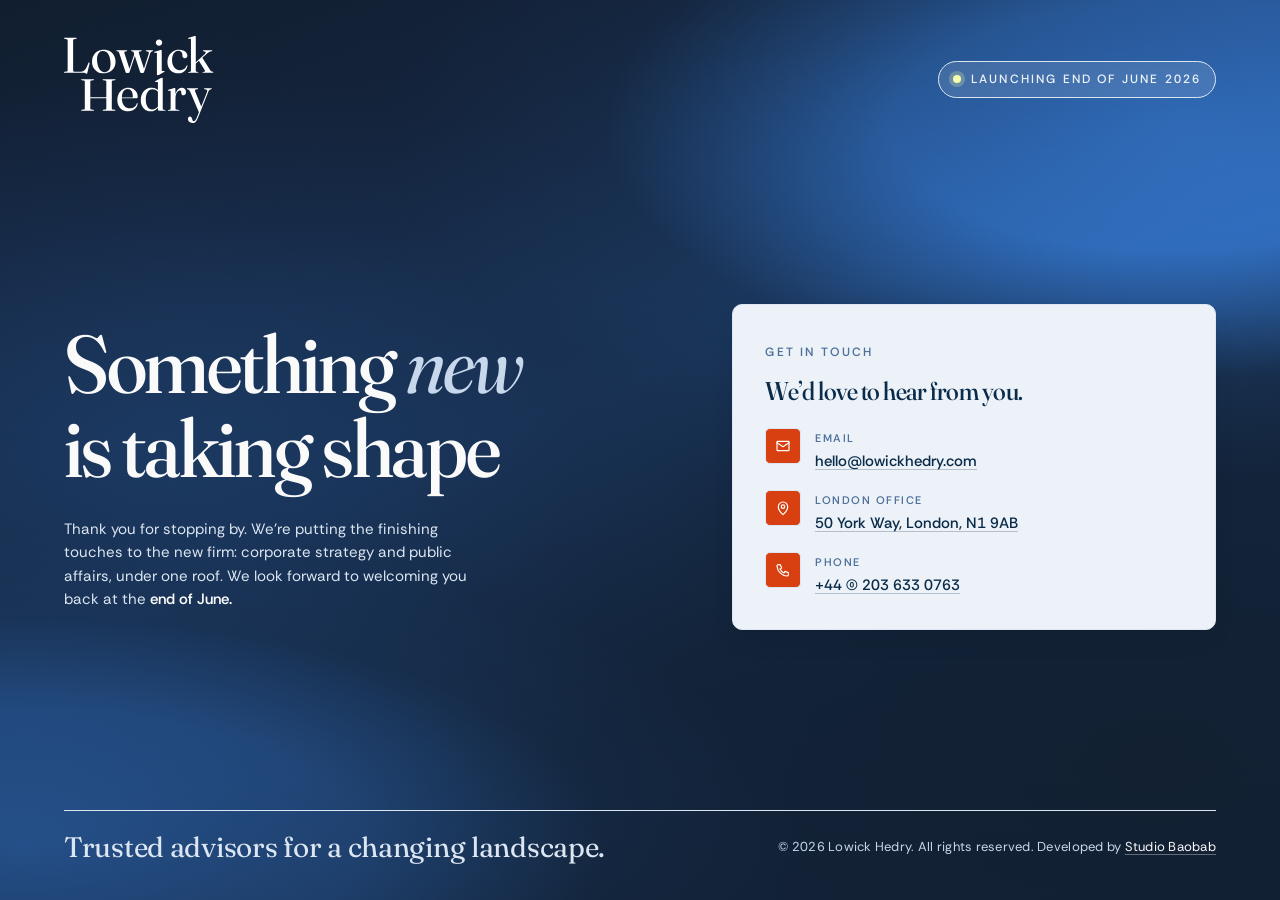
==== index.html @ a5ca0bec "renamed index + added gmaps" ====
<!doctype html>
<html lang="en">
<head>
  <meta charset="utf-8">
  <meta name="viewport" content="width=device-width, initial-scale=1, viewport-fit=cover">
  <title>Lowick Hedry — Coming Soon</title>
  <meta name="description" content="Lowick Hedry — trusted advisors for a changing landscape. Launching end of June 2026.">
  <link rel="stylesheet" href="css/lowick-hedry.css">
</head>
<body>
  <main class="page">

    <header class="topbar anim-fade-down">
      <img class="wordmark anim-soft-pop anim-delay-1" src="assets/lowick-hedry-logo-portrait-negative.svg" alt="Lowick Hedry">
      <span class="badge anim-soft-pop anim-delay-2">
        <span class="pulse" aria-hidden="true"></span>
        Launching end of June 2026
      </span>
    </header>

    <section class="hero">
      <div class="hero-copy">

        <h1 class="headline anim-fade-up anim-delay-3">
          Something <em>new</em> is taking shape<span class="reddot" aria-hidden="true"><span>.</span><span>.</span><span>.</span></span>
        </h1>

        <p class="lede anim-fade-up anim-delay-4">
          Thank you for stopping by. We’re putting the finishing touches to the new firm: corporate strategy and public affairs, under one roof. We look forward to welcoming you back at the <strong>end of June.</strong>
        </p>
      </div>

      <!-- GET IN TOUCH SECTION -->
      <aside class="card anim-soft-pop anim-delay-5" aria-label="Contact details">
        <span class="eyebrow">Get in touch</span>
        <h3>We&rsquo;d love to hear from you.</h3>

        <ul class="contact-list anim-stagger">
          <li class="contact-item">
            <span class="icon" aria-hidden="true">
              <svg viewBox="0 0 24 24" fill="none" stroke="currentColor" stroke-width="1.8" stroke-linecap="round" stroke-linejoin="round">
                <rect x="3" y="5" width="18" height="14" rx="1"/>
                <path d="M3 7l9 6 9-6"/>
              </svg>
            </span>
            <div>
              <div class="label">Email</div>
              <a class="value" href="mailto:hello@lowickhedry.com">hello@lowickhedry.com</a>
            </div>
          </li>

          <li class="contact-item">
            <span class="icon" aria-hidden="true">
              <svg viewBox="0 0 24 24" fill="none" stroke="currentColor" stroke-width="1.8" stroke-linecap="round" stroke-linejoin="round">
                <path d="M12 22s7-6.2 7-12a7 7 0 1 0-14 0c0 5.8 7 12 7 12z"/>
                <circle cx="12" cy="10" r="2.6"/>
              </svg>
            </span>
            <div>
              <div class="label">London Office</div>
              <a class="value" href="https://www.google.com/maps/search/?api=1&query=50%20York%20Way%2C%20London%2C%20N1%209AB" target="_blank" rel="noopener">50 York Way, London, N1 9AB</a>
            </div>
          </li>

          <li class="contact-item">
            <span class="icon" aria-hidden="true">
              <svg viewBox="0 0 24 24" fill="none" stroke="currentColor" stroke-width="1.8" stroke-linecap="round" stroke-linejoin="round">
                <path d="M5 4h3l2 5-2.5 1.5a12 12 0 0 0 6 6L15 14l5 2v3a2 2 0 0 1-2 2A16 16 0 0 1 3 6a2 2 0 0 1 2-2z"/>
              </svg>
            </span>
            <div>
              <div class="label">Phone</div>
              <a class="value" href="tel:+442036330763">+44 (0) 203 633 0763</a>
            </div>
          </li>
        </ul>
      </aside>
      <!-- END OF GET IN TOUCH SECTION -->

    </section>

    <footer class="footer anim-fade-up anim-delay-6">
      <p class="tagline">Trusted advisors for a changing landscape.</p>
      <span class="copy">&copy; 2026 Lowick Hedry. All rights reserved. Developed by <a href="https://studiobaobab.com" target="_blank" rel="noopener">Studio Baobab</a></span>
    </footer>

  </main>
</body>
</html>
---- css/lowick-hedry.css ----
/* ============================================================
   Lowick Hedry - brand tokens
   Mirrors 01. Design System/colors_and_type.css.
   ============================================================ */

/* Fonts loaded from Google Fonts - Fraunces (variable) + Rethink Sans (variable) */
@import url('https://fonts.googleapis.com/css2?family=Fraunces:ital,opsz,wght,SOFT@0,9..144,100..900,0..100;1,9..144,100..900,0..100&family=Rethink+Sans:ital,wght@0,400..800;1,400..800&display=swap');

:root {
  /* Brand palette */
  --off-white:     #FAFAFA;
  --anchor:        #0A2C4A;   /* Midnight Navy */
  --anchor-deep:   #051A2E;
  --whisper:       #C8D8EC;
  --whisper-60:    #DCE6F3;
  --whisper-20:    #ECF2F8;
  --civic:         #4F719C;
  --civic-deep:    #3D5A7E;
  --signal:        #D84011;   /* Orangey-Red - the dot */
  --signal-deep:   #B83209;
  --signal-tint:   #FBE0D6;
  --highlight:     #F6FFB0;
  --ink:           #0A2C4A;
  --ink-soft:      #1F3E5C;
  --graphite:      #4F719C;
  --stone:         #8A9FB7;

  --font-display:  "Fraunces", "Source Serif Pro", "Georgia", serif;
  --font-sans:     "Rethink Sans", "Inter", "Helvetica Neue", system-ui, sans-serif;

  --fs-eyebrow:    12px;
  --fs-caption:    13px;
  --fs-body:       17px;

  --r-card:        10px;
  --r-tag:         999px;
  --r-button:      0;

  --sh-2: 0 2px 0 rgba(14,17,23,0.04), 0 12px 28px -8px rgba(14,17,23,0.12);

  --ease-out:   cubic-bezier(0.2, 0.7, 0.1, 1);
  --ease-inout: cubic-bezier(0.45, 0, 0.2, 1);
  --dur-base:   200ms;
}

*, *::before, *::after { box-sizing: border-box; }
html, body { height: 100%; margin: 0; }
body {
  min-height: 100vh;
  min-height: 100dvh;
  background: #111E30;
  color: var(--whisper-20);
  font-family: var(--font-sans);
  font-size: var(--fs-body);
  line-height: 1.55;
  -webkit-font-smoothing: antialiased;
  overflow: hidden;
}
::selection { background: var(--signal); color: #fff; }

.reddot {
  color: var(--signal);
  display: inline-flex;
  gap: 0.02em;
  padding-left: 4px;
}
.reddot span {
  animation: ellipsisFade 2.4s var(--ease-inout) infinite;
  opacity: 0;
}
.reddot span:nth-child(2) {
  animation-delay: 0.28s;
}
.reddot span:nth-child(3) {
  animation-delay: 0.56s;
}
@keyframes ellipsisFade {
  0%, 72%, 100% { opacity: 0; }
  18%, 48% { opacity: 1; }
}

/* ----- Reusable animation blocks ----- */
.anim-fade-up,
.anim-fade-down,
.anim-soft-pop {
  animation-duration: 900ms;
  animation-fill-mode: both;
  animation-timing-function: var(--ease-out);
  opacity: 0;
  will-change: opacity, transform;
}
.anim-fade-up {
  animation-name: lhFadeUp;
}
.anim-fade-down {
  animation-name: lhFadeDown;
}
.anim-soft-pop {
  animation-name: lhSoftPop;
}
.anim-delay-1 { animation-delay: 120ms; }
.anim-delay-2 { animation-delay: 220ms; }
.anim-delay-3 { animation-delay: 340ms; }
.anim-delay-4 { animation-delay: 480ms; }
.anim-delay-5 { animation-delay: 620ms; }
.anim-delay-6 { animation-delay: 780ms; }

.anim-stagger > * {
  animation: lhFadeUp 760ms var(--ease-out) both;
  opacity: 0;
  will-change: opacity, transform;
}
.anim-stagger > *:nth-child(1) { animation-delay: 760ms; }
.anim-stagger > *:nth-child(2) { animation-delay: 880ms; }
.anim-stagger > *:nth-child(3) { animation-delay: 1000ms; }
.anim-stagger > *:nth-child(4) { animation-delay: 1120ms; }

.anim-line-draw {
  transform-origin: left center;
  animation: lhLineDraw 820ms var(--ease-out) both;
  will-change: transform, opacity;
}

@keyframes lhFadeUp {
  from {
    opacity: 0;
    transform: translate3d(0, 18px, 0);
  }
  to {
    opacity: 1;
    transform: translate3d(0, 0, 0);
  }
}
@keyframes lhFadeDown {
  from {
    opacity: 0;
    transform: translate3d(0, -14px, 0);
  }
  to {
    opacity: 1;
    transform: translate3d(0, 0, 0);
  }
}
@keyframes lhSoftPop {
  from {
    opacity: 0;
    transform: translate3d(0, 10px, 0) scale(0.985);
  }
  to {
    opacity: 1;
    transform: translate3d(0, 0, 0) scale(1);
  }
}
@keyframes lhLineDraw {
  from {
    opacity: 0;
    transform: scaleX(0);
  }
  to {
    opacity: 1;
    transform: scaleX(1);
  }
}

/* ----- Layout: 100vh page, three-row grid ----- */
.page {
  position: relative;
  height: 100vh;
  height: 100dvh;
  width: 100%;
  display: grid;
  grid-template-rows: auto 1fr auto;
  padding: clamp(24px, 4vh, 56px) clamp(24px, 5vw, 88px);
  overflow: hidden;
}

/* Official Lowick Hedry dark gradient - rendered in CSS so the
   page works without the asset file. */
.page::before {
  content: "";
  position: absolute;
  inset: 0;
  background:
    radial-gradient(ellipse 86% 54% at 92% 14%, rgba(54, 121, 210, 0.98) 0%, rgba(53, 122, 212, 0.82) 26%, rgba(31, 65, 109, 0.28) 52%, transparent 72%),
    radial-gradient(ellipse 78% 44% at 2% 94%, rgba(52, 117, 204, 0.92) 0%, rgba(52, 119, 208, 0.62) 34%, rgba(33, 71, 122, 0.24) 58%, transparent 78%),
    radial-gradient(ellipse 72% 58% at 12% 50%, rgba(33, 71, 122, 0.58) 0%, rgba(25, 51, 87, 0.36) 46%, transparent 72%),
    radial-gradient(ellipse 78% 64% at 90% 84%, rgba(19, 33, 51, 0.96) 0%, rgba(19, 37, 60, 0.74) 46%, transparent 74%),
    linear-gradient(158deg, #111E30 0%, #152640 22%, #193357 45%, #13253C 69%, #111E30 100%);
  z-index: 0;
  pointer-events: none;
}

/* Official Lowick Hedry light gradient - rendered in CSS. */
.lh-gradient-light {
  background:
    radial-gradient(ellipse 90% 70% at 85% 110%, rgba(216, 64, 17, 0.18), transparent 60%),
    radial-gradient(ellipse 80% 70% at 10% -10%, rgba(200, 216, 236, 0.85), transparent 55%),
    radial-gradient(ellipse 70% 60% at 100% 0%,  rgba(79, 113, 156, 0.22), transparent 60%),
    linear-gradient(135deg, #FAFAFA 0%, #ECF2F8 38%, #DCE6F3 70%, #C8D8EC 100%);
}

.page::after {
  content: "";
  position: absolute;
  inset: 0;
  background:
    radial-gradient(ellipse 120% 50% at 50% 0%, rgba(17, 30, 48, 0.38) 0%, rgba(17, 30, 48, 0) 64%),
    linear-gradient(180deg, rgba(17, 30, 48, 0.08) 0%, rgba(17, 30, 48, 0) 34%, rgba(17, 30, 48, 0.44) 100%);
  z-index: 0;
  pointer-events: none;
}
.page > * { position: relative; z-index: 1; }

/* ----- Header ----- */
.topbar {
  display: flex;
  align-items: center;
  justify-content: space-between;
  gap: 24px;
}

/* Wordmark */
.wordmark {
  display: block;
  width: clamp(110px, 12vw, 150px);
  height: auto;
}

.badge {
  font-family: var(--font-sans);
  font-size: var(--fs-eyebrow);
  font-weight: 500;
  letter-spacing: 0.18em;
  text-transform: uppercase;
  display: inline-flex;
  align-items: center;
  gap: 10px;
  padding: 8px 14px;
  border: 1px solid var(--whisper-60);
  border-radius: var(--r-tag);
  background: rgba(255, 255, 255, 0.12);
  backdrop-filter: blur(6px);
  -webkit-backdrop-filter: blur(6px);
  color: var(--whisper-20);
}
.badge .pulse {
  width: 8px;
  height: 8px;
  border-radius: 999px;
  background: var(--highlight);
  box-shadow: 0 0 0 4px color-mix(in oklab, var(--highlight) 24%, transparent);
  animation: pulse 2.4s var(--ease-inout) infinite;
}
@keyframes pulse {
  0%, 100% { box-shadow: 0 0 0 4px color-mix(in oklab, var(--highlight) 24%, transparent); }
  50%      { box-shadow: 0 0 0 9px color-mix(in oklab, var(--highlight) 10%, transparent); }
}

/* ----- Hero ----- */
.hero {
  display: grid;
  grid-template-columns: minmax(0, 1.25fr) minmax(0, 1fr);
  align-items: center;
  gap: clamp(32px, 5vw, 96px);
  padding: clamp(16px, 3vh, 40px) 0;
}

.eyebrow-row {
  display: flex;
  align-items: center;
  gap: 14px;
  margin-bottom: clamp(16px, 2.4vh, 28px);
}
.eyebrow-row .rule {
  width: 56px;
  height: 1.5px;
  background: var(--signal);
  display: inline-block;
}
.eyebrow-row .label {
  font-family: var(--font-sans);
  font-size: var(--fs-eyebrow);
  font-weight: 600;
  letter-spacing: 0.18em;
  text-transform: uppercase;
  color: var(--whisper);
}

.headline {
  font-family: var(--font-display);
  font-weight: 500;
  font-size: clamp(40px, 6.4vw, 88px);
  line-height: 1.02;
  letter-spacing: -0.028em;
  color: var(--off-white);
  font-variation-settings: "opsz" 144, "SOFT" 30, "WONK" 0;
  margin: 0;
  text-wrap: balance;
  max-width: 14ch;
}
.headline em {
  font-style: italic;
  font-weight: 400;
  color: var(--whisper);
}
.headline .dot {
  display: inline-block;
  width: 0.16em;
  height: 0.16em;
  background: var(--signal);
  border-radius: 999px;
  vertical-align: 0.05em;
  margin-left: 0.04em;
  transform: translateY(-0.05em);
}

.tagline {
  font-family: var(--font-display);
  font-weight: 400;
  font-size: clamp(20px, 2.2vw, 30px);
  line-height: 1.25;
  letter-spacing: -0.01em;
  color: var(--whisper-60);
  margin: 0;
  text-wrap: balance;
}

.lede {
  font-family: var(--font-sans);
  font-size: clamp(15px, 1.15vw, 17px);
  line-height: 1.55;
  color: var(--whisper-60);
  max-width: 46ch;
  margin: clamp(20px, 3.2vh, 36px) 0 0;
}
.lede strong { color: var(--off-white); font-weight: 600; }

/* ----- Contact card ----- */
.card {
  background: var(--whisper-20);
  backdrop-filter: blur(10px);
  -webkit-backdrop-filter: blur(10px);
  border: 1px solid var(--whisper-60);
  border-radius: var(--r-card);
  padding: clamp(24px, 3.6vh, 40px);
  box-shadow: var(--sh-2);
}
.card .eyebrow {
  font-family: var(--font-sans);
  font-size: var(--fs-eyebrow);
  font-weight: 600;
  letter-spacing: 0.18em;
  text-transform: uppercase;
  color: var(--civic);
  display: inline-block;
  margin-bottom: 14px;
}
.card h3 {
  font-family: var(--font-display);
  font-size: clamp(22px, 2vw, 28px);
  font-weight: 500;
  letter-spacing: -0.018em;
  color: var(--anchor);
  margin: 0 0 22px;
  line-height: 1.18;
  font-variation-settings: "opsz" 144, "SOFT" 20;
}

.contact-list {
  list-style: none;
  padding: 0;
  margin: 0;
  display: flex;
  flex-direction: column;
  gap: 18px;
}
.contact-item {
  display: grid;
  grid-template-columns: 36px 1fr;
  align-items: start;
  gap: 14px;
}
.contact-item .icon {
  width: 36px;
  height: 36px;
  border-radius: 5px;
  background: var(--signal);
  border: 1px solid var(--whisper-60);
  display: inline-flex;
  align-items: center;
  justify-content: center;
  color: #fff;
  flex-shrink: 0;
}
.contact-item .icon svg { width: 16px; height: 16px; }
.contact-item .label {
  font-family: var(--font-sans);
  font-size: 11px;
  font-weight: 600;
  letter-spacing: 0.14em;
  text-transform: uppercase;
  color: var(--civic);
  margin: 2px 0 4px;
}
.contact-item .value {
  font-family: var(--font-sans);
  font-size: clamp(15px, 1.05vw, 16px);
  line-height: 1.4;
  color: var(--anchor);
  text-decoration: none;
  font-weight: 500;
  display: block;
}
.contact-item a.value {
  text-decoration: underline;
  text-decoration-thickness: 1px;
  text-underline-offset: 3px;
  text-decoration-color: color-mix(in oklab, var(--anchor) 25%, transparent);
  transition: text-decoration-color var(--dur-base) var(--ease-out), color var(--dur-base) var(--ease-out);
}
.contact-item a.value:hover {
  text-decoration-color: var(--signal);
  color: var(--anchor-deep);
}

/* ----- Footer ----- */
.footer {
  display: flex;
  align-items: center;
  justify-content: space-between;
  gap: 24px;
  padding-top: clamp(12px, 2vh, 20px);
  border-top: 1px solid var(--whisper-60);
  font-family: var(--font-sans);
  font-size: var(--fs-caption);
  color: var(--whisper);
}
.footer .copy { letter-spacing: 0.02em; }
.footer a {
  color: var(--off-white);
  text-decoration: underline;
  text-decoration-color: color-mix(in oklab, var(--off-white) 35%, transparent);
  text-decoration-thickness: 1px;
  text-underline-offset: 3px;
  transition: color var(--dur-base) var(--ease-out), text-decoration-color var(--dur-base) var(--ease-out);
}
.footer a:hover {
  color: var(--whisper-20);
  text-decoration-color: var(--signal);
}
.footer .merger {
  display: inline-flex;
  align-items: center;
  gap: 10px;
  letter-spacing: 0.14em;
  text-transform: uppercase;
  font-size: 11px;
  font-weight: 600;
}
.footer .merger .sep {
  display: inline-block;
  width: 18px;
  height: 1px;
  background: var(--whisper);
  opacity: 0.5;
}
.footer .merger .plus { color: var(--signal); font-weight: 700; }

/* ----- Responsive ----- */
@media (max-width: 920px) {
  body { overflow: auto; }
  .page {
    height: auto;
    min-height: 100vh;
    min-height: 100dvh;
    grid-template-rows: auto auto auto;
    gap: 32px;
    padding: 28px 22px 24px;
  }
  .hero {
    grid-template-columns: 1fr;
    gap: 28px;
    padding: 8px 0 0;
  }
  .headline { font-size: clamp(36px, 9vw, 56px); max-width: 18ch; }
  .tagline  { font-size: clamp(18px, 4.4vw, 22px); }
  .footer { flex-direction: column; align-items: flex-start; gap: 10px; }
}
@media (max-width: 480px) {
  .topbar { gap: 12px; }
  .badge { font-size: 10px; padding: 6px 10px; }
  .badge .pulse { width: 7px; height: 7px; }
  .wordmark { width: 128px; }
  .card { padding: 22px; }
}
@media (prefers-reduced-motion: reduce) {
  .badge .pulse { animation: none; }
  .reddot span { animation: none; opacity: 1; }
  .anim-fade-up,
  .anim-fade-down,
  .anim-soft-pop,
  .anim-stagger > *,
  .anim-line-draw {
    animation: none;
    opacity: 1;
    transform: none;
  }
}
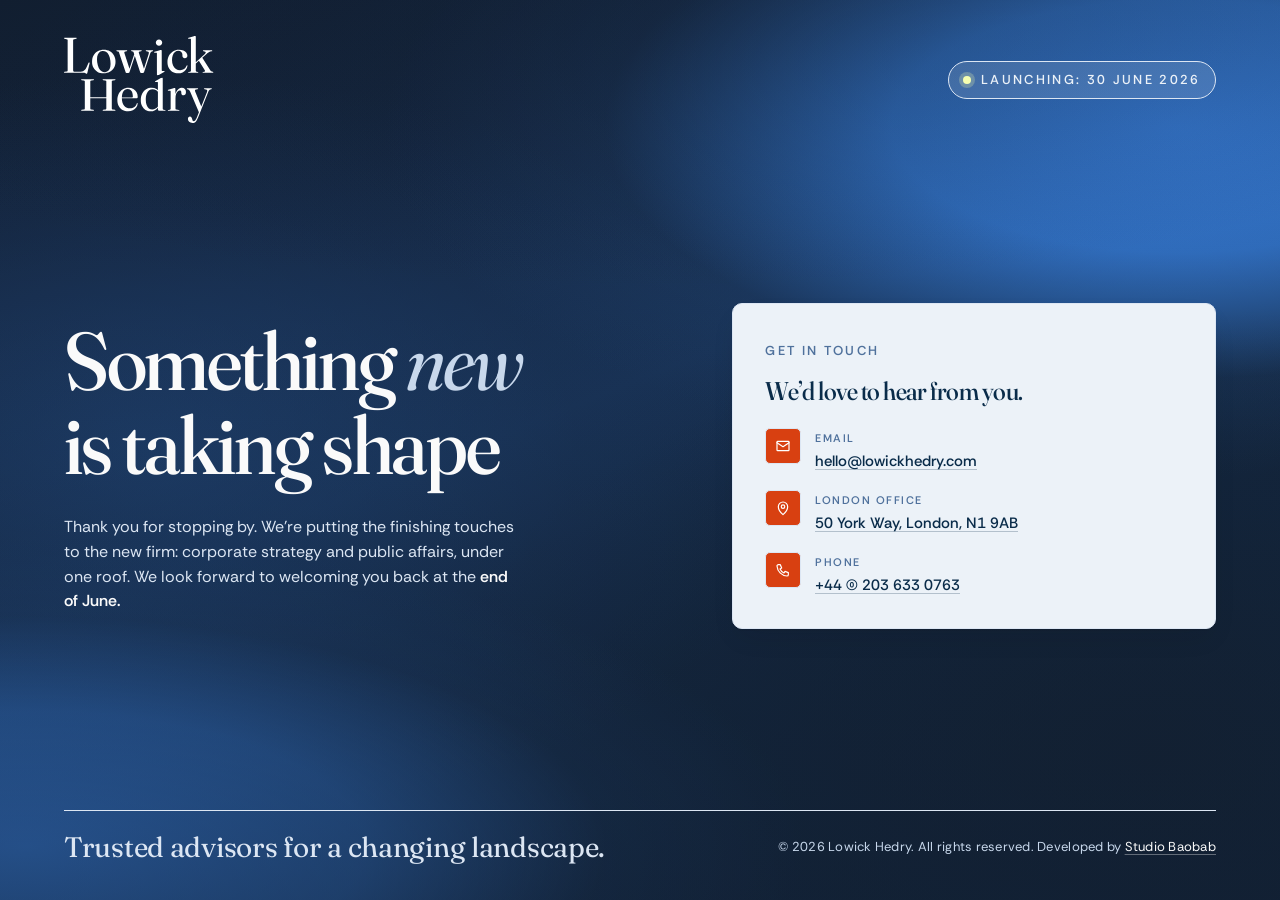
==== commit f86128b9: "updated eyebrow" ====
--- a/index.html
+++ b/index.html
@@ -14,7 +14,7 @@
       <img class="wordmark anim-soft-pop anim-delay-1" src="assets/lowick-hedry-logo-portrait-negative.svg" alt="Lowick Hedry">
       <span class="badge anim-soft-pop anim-delay-2">
         <span class="pulse" aria-hidden="true"></span>
-        Launching end of June 2026
+        Launching: 30 June 2026
       </span>
     </header>
 
--- a/css/lowick-hedry.css
+++ b/css/lowick-hedry.css
@@ -28,7 +28,7 @@
   --font-display:  "Fraunces", "Source Serif Pro", "Georgia", serif;
   --font-sans:     "Rethink Sans", "Inter", "Helvetica Neue", system-ui, sans-serif;
 
-  --fs-eyebrow:    12px;
+  --fs-eyebrow:    13px;
   --fs-caption:    13px;
   --fs-body:       17px;
 
@@ -327,7 +327,7 @@
 
 .lede {
   font-family: var(--font-sans);
-  font-size: clamp(15px, 1.15vw, 17px);
+  font-size: clamp(16px, 1.15vw, 18px);
   line-height: 1.55;
   color: var(--whisper-60);
   max-width: 46ch;
@@ -490,7 +490,7 @@
   .topbar { gap: 12px; }
   .badge { font-size: 10px; padding: 6px 10px; }
   .badge .pulse { width: 7px; height: 7px; }
-  .wordmark { width: 128px; }
+  .wordmark { width: 90px; }
   .card { padding: 22px; }
 }
 @media (prefers-reduced-motion: reduce) {
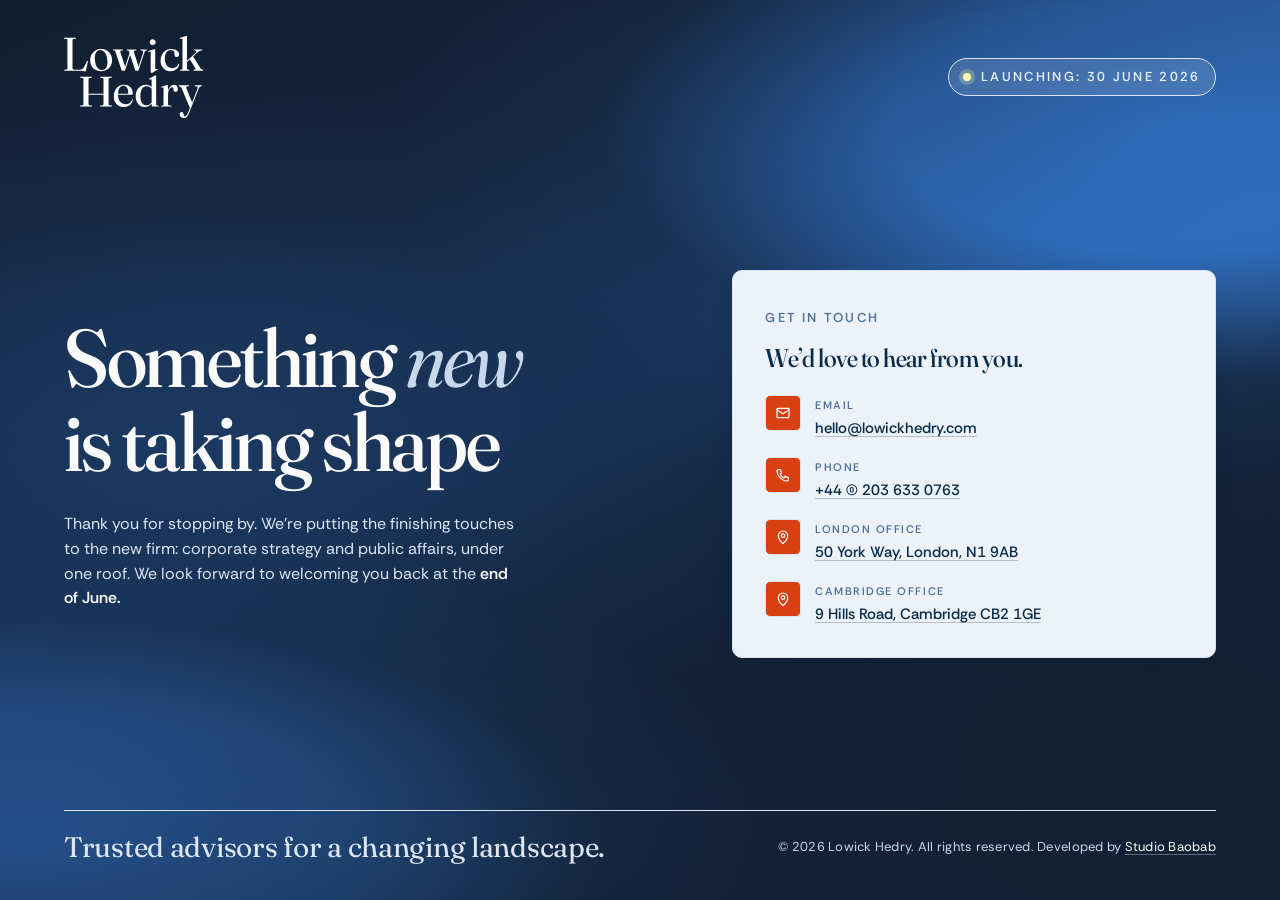
==== commit abdfe6e6: "added cambridge office" ====
--- a/index.html
+++ b/index.html
@@ -52,6 +52,18 @@
           <li class="contact-item">
             <span class="icon" aria-hidden="true">
               <svg viewBox="0 0 24 24" fill="none" stroke="currentColor" stroke-width="1.8" stroke-linecap="round" stroke-linejoin="round">
+                <path d="M5 4h3l2 5-2.5 1.5a12 12 0 0 0 6 6L15 14l5 2v3a2 2 0 0 1-2 2A16 16 0 0 1 3 6a2 2 0 0 1 2-2z"/>
+              </svg>
+            </span>
+            <div>
+              <div class="label">Phone</div>
+              <a class="value" href="tel:+442036330763">+44 (0) 203 633 0763</a>
+            </div>
+          </li>
+
+          <li class="contact-item">
+            <span class="icon" aria-hidden="true">
+              <svg viewBox="0 0 24 24" fill="none" stroke="currentColor" stroke-width="1.8" stroke-linecap="round" stroke-linejoin="round">
                 <path d="M12 22s7-6.2 7-12a7 7 0 1 0-14 0c0 5.8 7 12 7 12z"/>
                 <circle cx="12" cy="10" r="2.6"/>
               </svg>
@@ -65,14 +77,16 @@
           <li class="contact-item">
             <span class="icon" aria-hidden="true">
               <svg viewBox="0 0 24 24" fill="none" stroke="currentColor" stroke-width="1.8" stroke-linecap="round" stroke-linejoin="round">
-                <path d="M5 4h3l2 5-2.5 1.5a12 12 0 0 0 6 6L15 14l5 2v3a2 2 0 0 1-2 2A16 16 0 0 1 3 6a2 2 0 0 1 2-2z"/>
+                <path d="M12 22s7-6.2 7-12a7 7 0 1 0-14 0c0 5.8 7 12 7 12z"/>
+                <circle cx="12" cy="10" r="2.6"/>
               </svg>
             </span>
             <div>
-              <div class="label">Phone</div>
-              <a class="value" href="tel:+442036330763">+44 (0) 203 633 0763</a>
+              <div class="label">Cambridge Office</div>
+              <a class="value" href="https://www.google.com/maps/search/?api=1&query=9%20Hills%20Road%2C%20Cambridge%20CB2%201GE" target="_blank" rel="noopener">9 Hills Road, Cambridge CB2 1GE</a>
             </div>
           </li>
+
         </ul>
       </aside>
       <!-- END OF GET IN TOUCH SECTION -->
--- a/css/lowick-hedry.css
+++ b/css/lowick-hedry.css
@@ -222,7 +222,7 @@
 /* Wordmark */
 .wordmark {
   display: block;
-  width: clamp(110px, 12vw, 150px);
+  width: clamp(110px, 12vw, 140px);
   height: auto;
 }
 
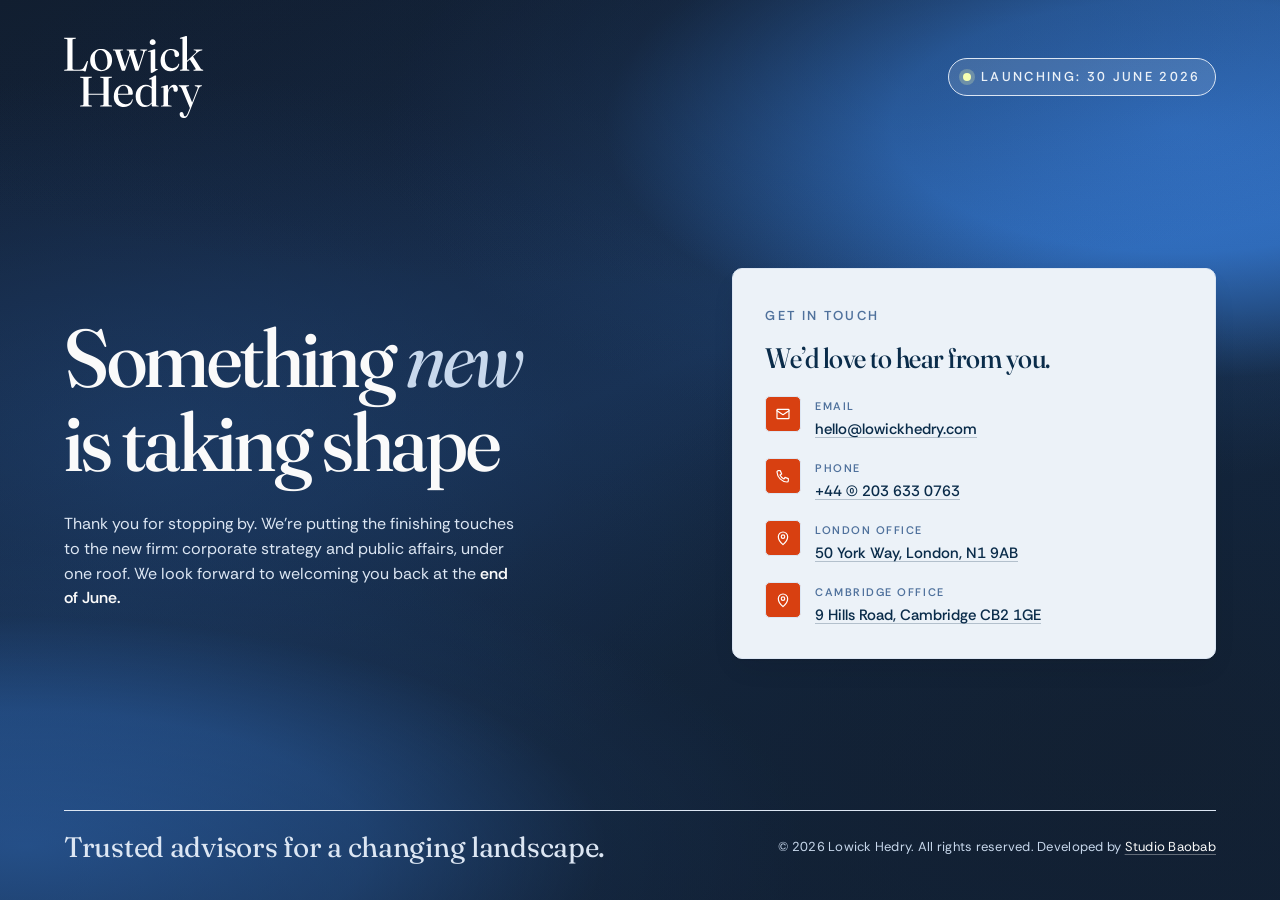
==== commit fa16b516: "added favicon + increase h3 size" ====
--- a/index.html
+++ b/index.html
@@ -5,6 +5,7 @@
   <meta name="viewport" content="width=device-width, initial-scale=1, viewport-fit=cover">
   <title>Lowick Hedry — Coming Soon</title>
   <meta name="description" content="Lowick Hedry — trusted advisors for a changing landscape. Launching end of June 2026.">
+  <link rel="icon" type="image/png" href="assets/lh-favicon.png">
   <link rel="stylesheet" href="css/lowick-hedry.css">
 </head>
 <body>
--- a/css/lowick-hedry.css
+++ b/css/lowick-hedry.css
@@ -357,7 +357,7 @@
 }
 .card h3 {
   font-family: var(--font-display);
-  font-size: clamp(22px, 2vw, 28px);
+  font-size: clamp(26px, 2.2vw, 32px);
   font-weight: 500;
   letter-spacing: -0.018em;
   color: var(--anchor);
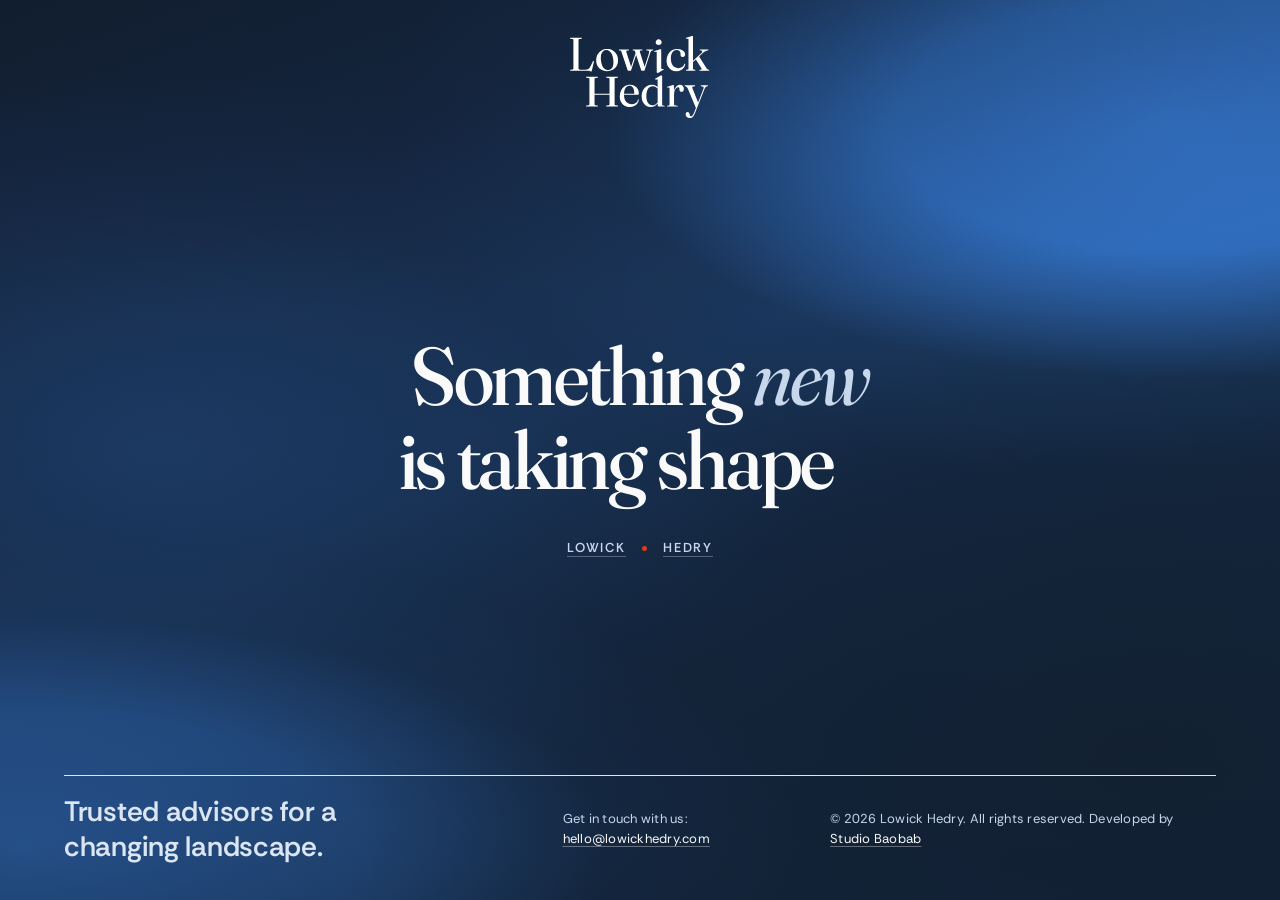
==== commit 336b0e1a: "Update coming soon page layout" ====
--- a/index.html
+++ b/index.html
@@ -13,10 +13,6 @@
 
     <header class="topbar anim-fade-down">
       <img class="wordmark anim-soft-pop anim-delay-1" src="assets/lowick-hedry-logo-portrait-negative.svg" alt="Lowick Hedry">
-      <span class="badge anim-soft-pop anim-delay-2">
-        <span class="pulse" aria-hidden="true"></span>
-        Launching: 30 June 2026
-      </span>
     </header>
 
     <section class="hero">
@@ -25,77 +21,18 @@
         <h1 class="headline anim-fade-up anim-delay-3">
           Something <em>new</em> is taking shape<span class="reddot" aria-hidden="true"><span>.</span><span>.</span><span>.</span></span>
         </h1>
-
-        <p class="lede anim-fade-up anim-delay-4">
-          Thank you for stopping by. We’re putting the finishing touches to the new firm: corporate strategy and public affairs, under one roof. We look forward to welcoming you back at the <strong>end of June.</strong>
-        </p>
       </div>
-
-      <!-- GET IN TOUCH SECTION -->
-      <aside class="card anim-soft-pop anim-delay-5" aria-label="Contact details">
-        <span class="eyebrow">Get in touch</span>
-        <h3>We&rsquo;d love to hear from you.</h3>
-
-        <ul class="contact-list anim-stagger">
-          <li class="contact-item">
-            <span class="icon" aria-hidden="true">
-              <svg viewBox="0 0 24 24" fill="none" stroke="currentColor" stroke-width="1.8" stroke-linecap="round" stroke-linejoin="round">
-                <rect x="3" y="5" width="18" height="14" rx="1"/>
-                <path d="M3 7l9 6 9-6"/>
-              </svg>
-            </span>
-            <div>
-              <div class="label">Email</div>
-              <a class="value" href="mailto:hello@lowickhedry.com">hello@lowickhedry.com</a>
-            </div>
-          </li>
-
-          <li class="contact-item">
-            <span class="icon" aria-hidden="true">
-              <svg viewBox="0 0 24 24" fill="none" stroke="currentColor" stroke-width="1.8" stroke-linecap="round" stroke-linejoin="round">
-                <path d="M5 4h3l2 5-2.5 1.5a12 12 0 0 0 6 6L15 14l5 2v3a2 2 0 0 1-2 2A16 16 0 0 1 3 6a2 2 0 0 1 2-2z"/>
-              </svg>
-            </span>
-            <div>
-              <div class="label">Phone</div>
-              <a class="value" href="tel:+442036330763">+44 (0) 203 633 0763</a>
-            </div>
-          </li>
-
-          <li class="contact-item">
-            <span class="icon" aria-hidden="true">
-              <svg viewBox="0 0 24 24" fill="none" stroke="currentColor" stroke-width="1.8" stroke-linecap="round" stroke-linejoin="round">
-                <path d="M12 22s7-6.2 7-12a7 7 0 1 0-14 0c0 5.8 7 12 7 12z"/>
-                <circle cx="12" cy="10" r="2.6"/>
-              </svg>
-            </span>
-            <div>
-              <div class="label">London Office</div>
-              <a class="value" href="https://www.google.com/maps/search/?api=1&query=50%20York%20Way%2C%20London%2C%20N1%209AB" target="_blank" rel="noopener">50 York Way, London, N1 9AB</a>
-            </div>
-          </li>
-
-          <li class="contact-item">
-            <span class="icon" aria-hidden="true">
-              <svg viewBox="0 0 24 24" fill="none" stroke="currentColor" stroke-width="1.8" stroke-linecap="round" stroke-linejoin="round">
-                <path d="M12 22s7-6.2 7-12a7 7 0 1 0-14 0c0 5.8 7 12 7 12z"/>
-                <circle cx="12" cy="10" r="2.6"/>
-              </svg>
-            </span>
-            <div>
-              <div class="label">Cambridge Office</div>
-              <a class="value" href="https://www.google.com/maps/search/?api=1&query=9%20Hills%20Road%2C%20Cambridge%20CB2%201GE" target="_blank" rel="noopener">9 Hills Road, Cambridge CB2 1GE</a>
-            </div>
-          </li>
-
-        </ul>
-      </aside>
-      <!-- END OF GET IN TOUCH SECTION -->
+      <div class="companies anim-fade-up anim-delay-4">
+        <a href="https://lowickgroup.com/" target="_blank" rel="noopener">Lowick</a>
+        <span class="companies-dot" aria-hidden="true"></span>
+        <a href="https://hedry.co.uk/" target="_blank" rel="noopener">Hedry</a>
+      </div>
 
     </section>
 
     <footer class="footer anim-fade-up anim-delay-6">
       <p class="tagline">Trusted advisors for a changing landscape.</p>
+      <span class="copy">Get in touch with us: <a class="value" href="mailto:hello@lowickhedry.com">hello@lowickhedry.com</a></span>
       <span class="copy">&copy; 2026 Lowick Hedry. All rights reserved. Developed by <a href="https://studiobaobab.com" target="_blank" rel="noopener">Studio Baobab</a></span>
     </footer>
 
--- a/css/lowick-hedry.css
+++ b/css/lowick-hedry.css
@@ -213,17 +213,48 @@
 
 /* ----- Header ----- */
 .topbar {
-  display: flex;
-  align-items: center;
-  justify-content: space-between;
+  display: grid;
+  grid-template-columns: 1fr auto 1fr;
+  align-items: center;
   gap: 24px;
 }
 
 /* Wordmark */
 .wordmark {
   display: block;
+  grid-column: 2;
   width: clamp(110px, 12vw, 140px);
   height: auto;
+}
+
+.companies {
+  display: inline-flex;
+  justify-self: center;
+  align-items: center;
+  gap: 16px;
+  font-family: var(--font-sans);
+  font-size: var(--fs-eyebrow);
+  font-weight: 600;
+  letter-spacing: 0.14em;
+  text-transform: uppercase;
+}
+.companies a {
+  color: var(--whisper);
+  text-decoration: underline;
+  text-decoration-color: color-mix(in oklab, var(--whisper) 35%, transparent);
+  text-decoration-thickness: 1px;
+  text-underline-offset: 4px;
+  transition: color var(--dur-base) var(--ease-out), text-decoration-color var(--dur-base) var(--ease-out);
+}
+.companies a:hover {
+  color: var(--off-white);
+  text-decoration-color: var(--signal);
+}
+.companies-dot {
+  width: 5px;
+  height: 5px;
+  border-radius: 999px;
+  background: var(--signal);
 }
 
 .badge {
@@ -258,11 +289,19 @@
 
 /* ----- Hero ----- */
 .hero {
-  display: grid;
-  grid-template-columns: minmax(0, 1.25fr) minmax(0, 1fr);
-  align-items: center;
-  gap: clamp(32px, 5vw, 96px);
+  display: flex;
+  flex-direction: column;
+  align-items: center;
+  justify-content: center;
+  gap: clamp(28px, 4vh, 44px);
   padding: clamp(16px, 3vh, 40px) 0;
+  text-align: center;
+}
+
+.hero-copy {
+  display: flex;
+  justify-content: center;
+  width: 100%;
 }
 
 .eyebrow-row {
@@ -315,8 +354,8 @@
 }
 
 .tagline {
-  font-family: var(--font-display);
-  font-weight: 400;
+  font-family: var(--font-sans);
+  font-weight: 600;
   font-size: clamp(20px, 2.2vw, 30px);
   line-height: 1.25;
   letter-spacing: -0.01em;
@@ -478,8 +517,6 @@
     padding: 28px 22px 24px;
   }
   .hero {
-    grid-template-columns: 1fr;
-    gap: 28px;
     padding: 8px 0 0;
   }
   .headline { font-size: clamp(36px, 9vw, 56px); max-width: 18ch; }
@@ -487,7 +524,12 @@
   .footer { flex-direction: column; align-items: flex-start; gap: 10px; }
 }
 @media (max-width: 480px) {
-  .topbar { gap: 12px; }
+  .topbar {
+    grid-template-columns: 1fr;
+    justify-items: center;
+    gap: 12px;
+  }
+  .wordmark { grid-column: 1; }
   .badge { font-size: 10px; padding: 6px 10px; }
   .badge .pulse { width: 7px; height: 7px; }
   .wordmark { width: 90px; }
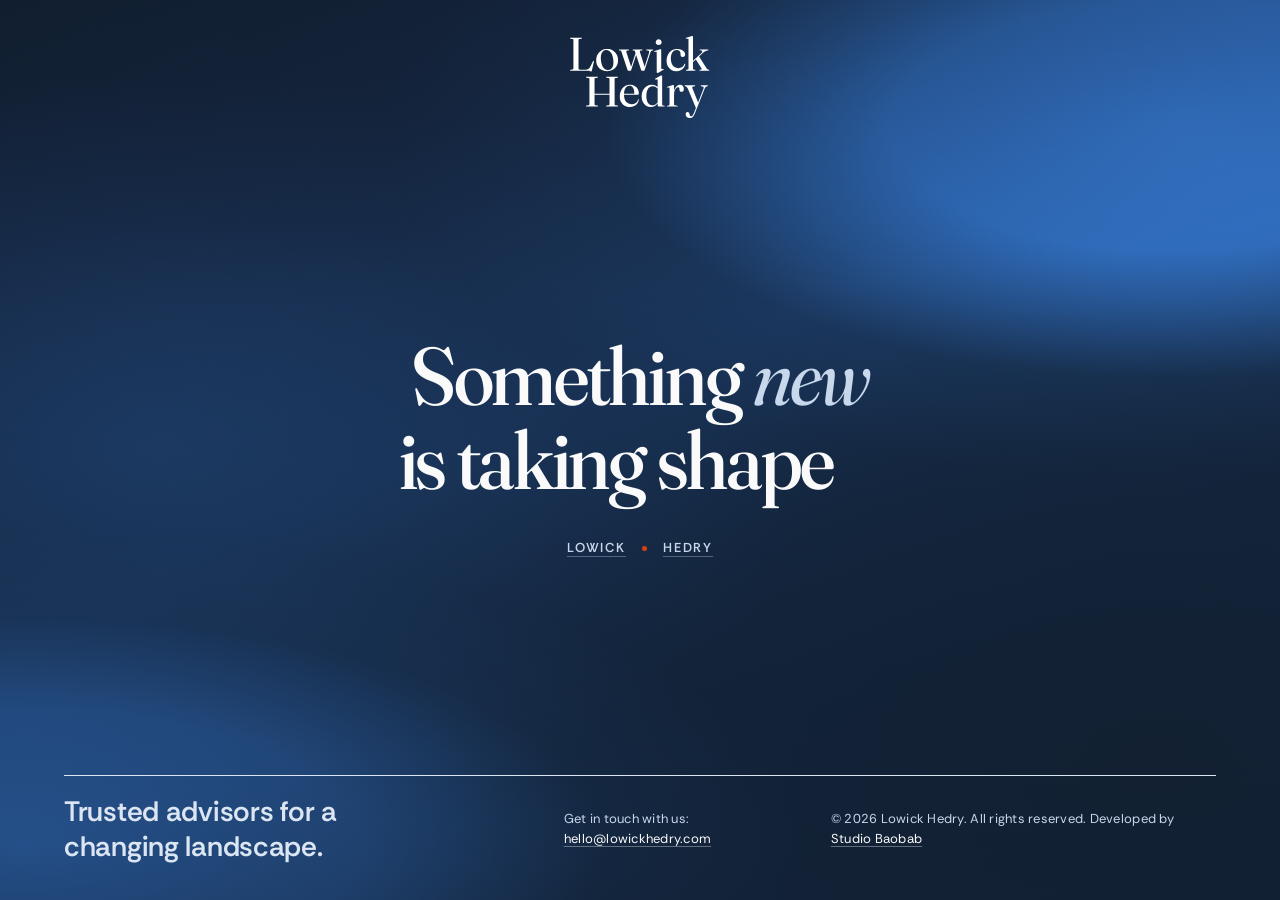
==== commit 248e0acf: "desktop footer  tweaks" ====
--- a/index.html
+++ b/index.html
@@ -32,8 +32,10 @@
 
     <footer class="footer anim-fade-up anim-delay-6">
       <p class="tagline">Trusted advisors for a changing landscape.</p>
-      <span class="copy">Get in touch with us: <a class="value" href="mailto:hello@lowickhedry.com">hello@lowickhedry.com</a></span>
-      <span class="copy">&copy; 2026 Lowick Hedry. All rights reserved. Developed by <a href="https://studiobaobab.com" target="_blank" rel="noopener">Studio Baobab</a></span>
+      <div class="footer-copy">
+        <span class="copy">Get in touch with us: <a class="value" href="mailto:hello@lowickhedry.com">hello@lowickhedry.com</a></span>
+        <span class="copy">&copy; 2026 Lowick Hedry. All rights reserved. Developed by <a href="https://studiobaobab.com" target="_blank" rel="noopener">Studio Baobab</a></span>
+      </div>
     </footer>
 
   </main>
--- a/css/lowick-hedry.css
+++ b/css/lowick-hedry.css
@@ -162,14 +162,15 @@
   }
 }
 
-/* ----- Layout: 100vh page, three-row grid ----- */
+/* ----- Layout: 100vh page, three-block stack ----- */
 .page {
   position: relative;
   height: 100vh;
   height: 100dvh;
   width: 100%;
-  display: grid;
-  grid-template-rows: auto 1fr auto;
+  display: flex;
+  flex-direction: column;
+  justify-content: space-between;
   padding: clamp(24px, 4vh, 56px) clamp(24px, 5vw, 88px);
   overflow: hidden;
 }
@@ -291,6 +292,7 @@
 .hero {
   display: flex;
   flex-direction: column;
+  flex: 1;
   align-items: center;
   justify-content: center;
   gap: clamp(28px, 4vh, 44px);
@@ -474,6 +476,11 @@
   font-size: var(--fs-caption);
   color: var(--whisper);
 }
+.footer-copy {
+  display: flex;
+  align-items: center;
+  gap: 24px;
+}
 .footer .copy { letter-spacing: 0.02em; }
 .footer a {
   color: var(--off-white);
@@ -512,8 +519,6 @@
     height: auto;
     min-height: 100vh;
     min-height: 100dvh;
-    grid-template-rows: auto auto auto;
-    gap: 32px;
     padding: 28px 22px 24px;
   }
   .hero {
@@ -521,7 +526,16 @@
   }
   .headline { font-size: clamp(36px, 9vw, 56px); max-width: 18ch; }
   .tagline  { font-size: clamp(18px, 4.4vw, 22px); }
-  .footer { flex-direction: column; align-items: flex-start; gap: 10px; }
+  .footer {
+    flex-direction: column;
+    align-items: center;
+    gap: 6px;
+    text-align: center;
+  }
+  .footer-copy {
+    flex-direction: column;
+    gap: 6px;
+  }
 }
 @media (max-width: 480px) {
   .topbar {
